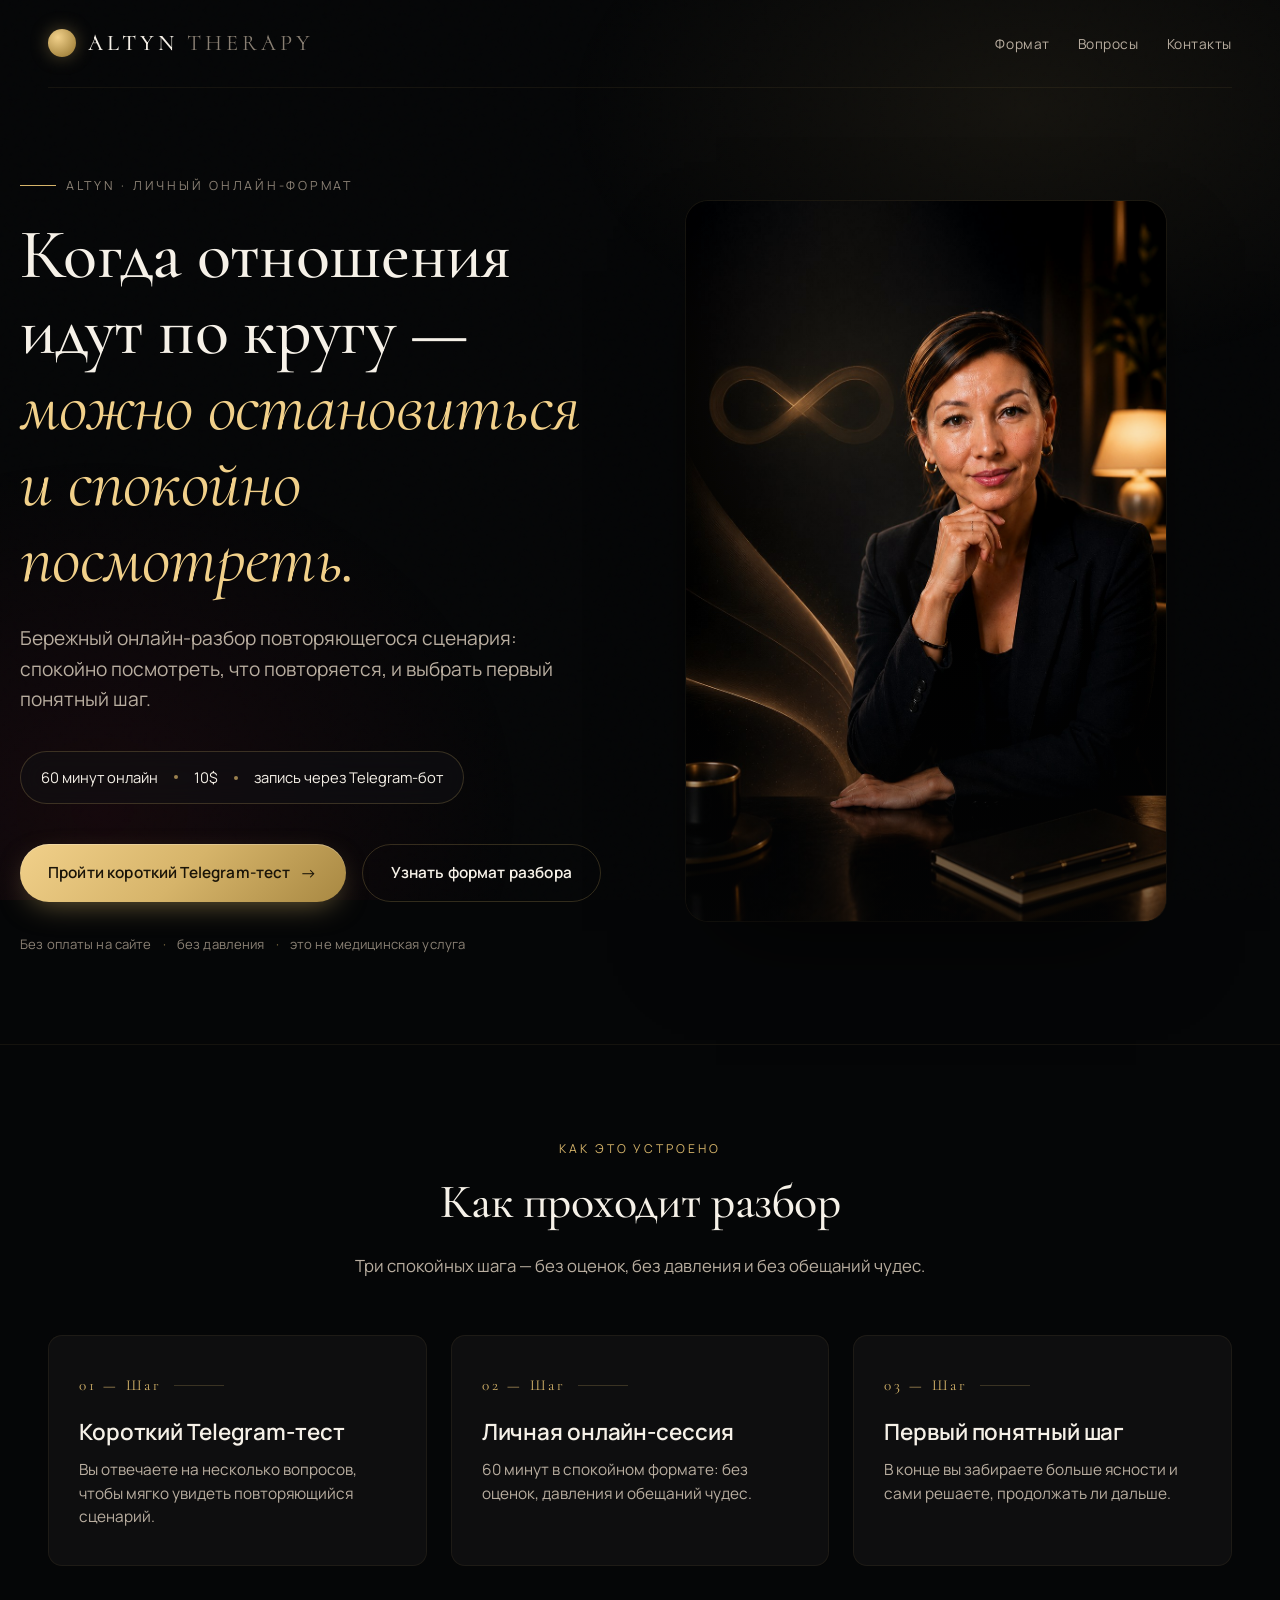
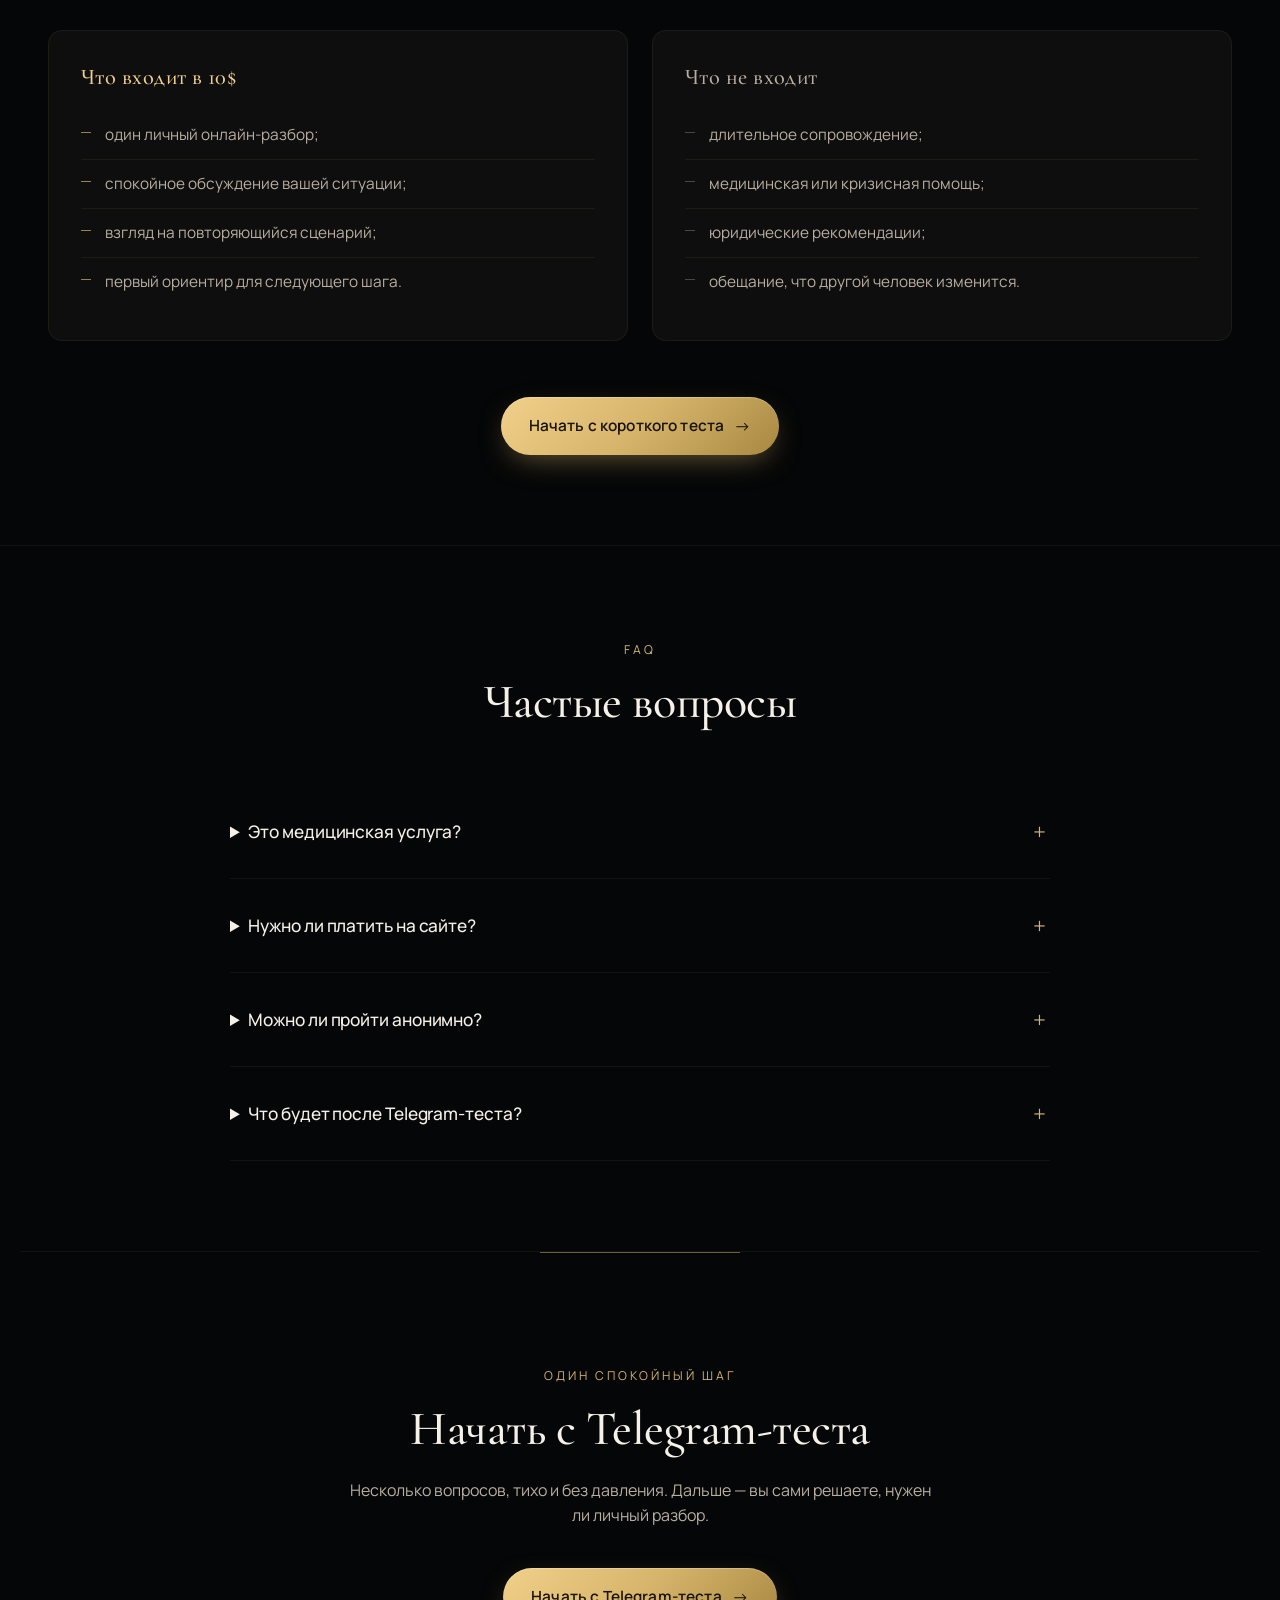
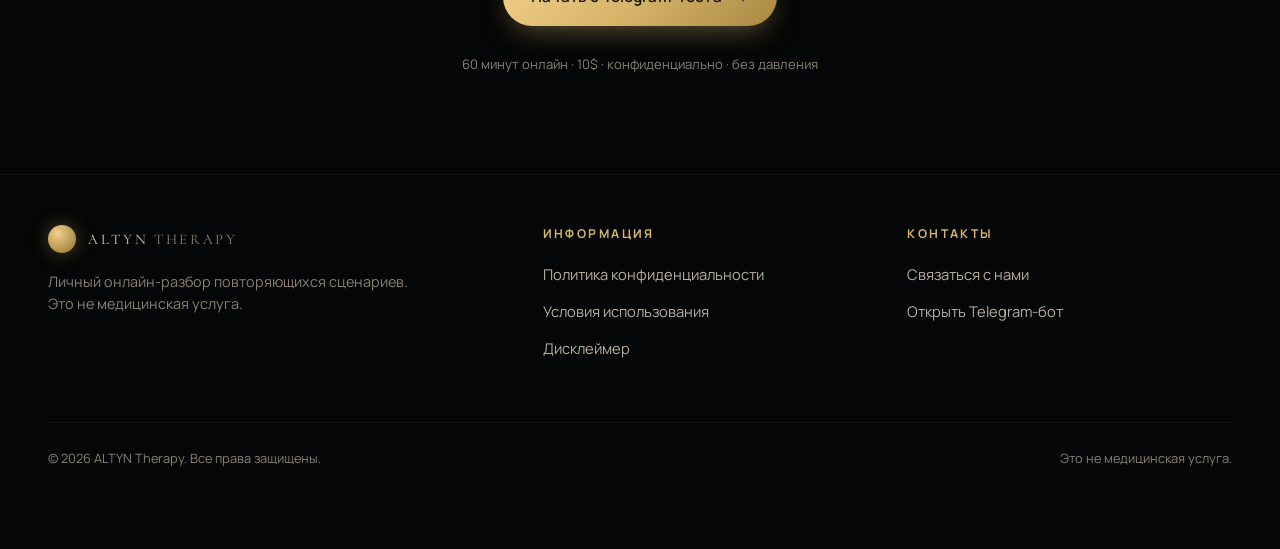
==== index.html @ 1847d1ac "feat: initial Meta-safe microsite (premium dark-gold, Telegram bridge, CF Pages Functions)" ====
<!doctype html>
<html lang="ru">
  <head>
    <meta charset="utf-8" />
    <meta name="viewport" content="width=device-width, initial-scale=1, viewport-fit=cover" />
    <meta name="theme-color" content="#050607" />

    <title>ALTYN Therapy — личный онлайн-разбор сценария</title>
    <meta name="description" content="Бережный онлайн-разбор повторяющегося сценария. 60 минут, 10$, запись через Telegram-бот. Это не медицинская услуга." />
    <link rel="canonical" href="https://altyn-meta-new.pages.dev/" />

    <meta property="og:type" content="website" />
    <meta property="og:url" content="https://altyn-meta-new.pages.dev/" />
    <meta property="og:site_name" content="ALTYN Therapy" />
    <meta property="og:title" content="ALTYN Therapy — личный онлайн-разбор" />
    <meta property="og:description" content="Бережный разбор повторяющегося сценария: 60 минут онлайн, запись через Telegram-бот." />
    <meta property="og:image" content="https://altyn-meta-new.pages.dev/og-image.jpg" />
    <meta property="og:image:width" content="1200" />
    <meta property="og:image:height" content="630" />
    <meta property="og:locale" content="ru_RU" />

    <meta name="twitter:card" content="summary_large_image" />
    <meta name="twitter:title" content="ALTYN Therapy — личный онлайн-разбор" />
    <meta name="twitter:description" content="Бережный разбор повторяющегося сценария: 60 минут онлайн, запись через Telegram-бот." />
    <meta name="twitter:image" content="https://altyn-meta-new.pages.dev/og-image.jpg" />

    <meta name="robots" content="index,follow,max-image-preview:large" />

    <link rel="icon" type="image/svg+xml" href="/favicon.svg" />
    <link rel="preload" as="image" href="/img/altyn-hero.jpg" fetchpriority="high" />

    <link rel="preconnect" href="https://fonts.googleapis.com" />
    <link rel="preconnect" href="https://fonts.gstatic.com" crossorigin />
    <link rel="preload" as="style" href="https://fonts.googleapis.com/css2?family=Cormorant+Garamond:ital,wght@0,400;0,500;1,400&family=Manrope:wght@400;500;600;700&display=swap" />
    <link href="https://fonts.googleapis.com/css2?family=Cormorant+Garamond:ital,wght@0,400;0,500;1,400&family=Manrope:wght@400;500;600;700&display=swap" rel="stylesheet" />
    <link rel="stylesheet" href="/css/styles.css" />

    <script type="application/ld+json">
    {
      "@context": "https://schema.org",
      "@graph": [
        {
          "@type": "Organization",
          "@id": "https://altyn-meta-new.pages.dev/#org",
          "name": "ALTYN",
          "url": "https://altyn-meta-new.pages.dev/",
          "logo": "https://altyn-meta-new.pages.dev/og-image.jpg",
          "description": "Личный онлайн-разбор повторяющегося сценария в отношениях."
        },
        {
          "@type": "WebSite",
          "@id": "https://altyn-meta-new.pages.dev/#site",
          "url": "https://altyn-meta-new.pages.dev/",
          "name": "ALTYN",
          "inLanguage": "ru",
          "publisher": { "@id": "https://altyn-meta-new.pages.dev/#org" }
        },
        {
          "@type": "FAQPage",
          "mainEntity": [
            {
              "@type": "Question",
              "name": "Это медицинская услуга?",
              "acceptedAnswer": { "@type": "Answer", "text": "Нет. Это личный разбор повторяющегося сценария в отношениях. Он не заменяет обращение к врачу или профильному специалисту." }
            },
            {
              "@type": "Question",
              "name": "Нужно ли платить на сайте?",
              "acceptedAnswer": { "@type": "Answer", "text": "Нет. На сайте нет автоматической оплаты. Время и формат согласуются через Telegram-бот." }
            },
            {
              "@type": "Question",
              "name": "Можно ли пройти анонимно?",
              "acceptedAnswer": { "@type": "Answer", "text": "Да. Можно использовать имя в Telegram или удобное вам имя." }
            },
            {
              "@type": "Question",
              "name": "Что будет после Telegram-теста?",
              "acceptedAnswer": { "@type": "Answer", "text": "Вы увидите направление сценария и сможете оставить заявку на личный разбор." }
            }
          ]
        }
      ]
    }
    </script>

    <!-- Meta Pixel -->
    <script>
      !function(f,b,e,v,n,t,s){if(f.fbq)return;n=f.fbq=function(){n.callMethod?
      n.callMethod.apply(n,arguments):n.queue.push(arguments)};if(!f._fbq)f._fbq=n;
      n.push=n;n.loaded=!0;n.version='2.0';n.queue=[];t=b.createElement(e);t.async=!0;
      t.src=v;s=b.getElementsByTagName(e)[0];s.parentNode.insertBefore(t,s)}(window,
      document,'script','https://connect.facebook.net/en_US/fbevents.js');
      fbq('init', '2475663283169925');
      fbq('track', 'PageView');
      fbq('trackCustom', 'ViewContent', { content_name: 'home', content_category: 'microsite' });
    </script>
    <noscript><img height="1" width="1" style="display:none" alt="" src="https://www.facebook.com/tr?id=2475663283169925&ev=PageView&noscript=1"/></noscript>
  </head>
  <body data-testid="page-home">
    <div class="ambient" aria-hidden="true"></div>
    <div class="grain" aria-hidden="true"></div>

    <header class="container">
      <nav class="nav" aria-label="Главная навигация">
        <a href="/" class="brand" data-testid="brand-home">
          <span class="brand-mark" aria-hidden="true"></span>
          <span class="brand-name"><strong>ALTYN</strong> <span>Therapy</span></span>
        </a>
        <div class="nav-links">
          <a href="#format" data-testid="nav-format">Формат</a>
          <a href="#faq" data-testid="nav-faq">Вопросы</a>
          <a href="/contact/" data-testid="nav-contact">Контакты</a>
        </div>
      </nav>
    </header>

    <main>
      <!-- HERO -->
      <section class="container hero" id="hero" aria-labelledby="hero-h1">
        <div class="hero-text">
          <div class="hero-eyebrow">ALTYN · Личный онлайн-формат</div>
          <h1 id="hero-h1">Когда отношения<br/>идут по кругу — <em>можно остановиться<br/>и спокойно посмотреть.</em></h1>
          <p class="hero-sub">Бережный онлайн-разбор повторяющегося сценария: спокойно посмотреть, что повторяется, и выбрать первый понятный шаг.</p>

          <div class="offer-line" data-testid="offer-line">
            <span>60 минут онлайн</span>
            <span class="dot" aria-hidden="true"></span>
            <span>10$</span>
            <span class="dot" aria-hidden="true"></span>
            <span>запись через Telegram-бот</span>
          </div>

          <div class="cta-row">
            <a href="/go/telegram?cta=hero" class="btn btn-primary" data-testid="hero-cta-primary" data-cta="hero">
              Пройти короткий Telegram-тест
            </a>
            <a href="#format" class="btn btn-ghost" data-testid="hero-cta-secondary">
              Узнать формат разбора
            </a>
          </div>

          <div class="hero-disclaimer" data-testid="hero-disclaimer">
            Без оплаты на сайте <span class="dot">·</span> без давления <span class="dot">·</span> это не медицинская услуга
          </div>
        </div>

        <div class="hero-visual" aria-hidden="false">
          <img src="/img/altyn-hero.jpg" alt="Алтын" width="1023" height="1537" loading="eager" fetchpriority="high" />
        </div>
      </section>

      <!-- FORMAT -->
      <section class="section" id="format" aria-labelledby="format-h2">
        <div class="container">
          <div class="section-head">
            <div class="section-eyebrow">Как это устроено</div>
            <h2 id="format-h2">Как проходит разбор</h2>
            <p>Три спокойных шага — без оценок, без давления и без обещаний чудес.</p>
          </div>

          <div class="cards">
            <article class="card" data-testid="card-step-1">
              <div class="card-num">01 — Шаг</div>
              <h3>Короткий Telegram-тест</h3>
              <p>Вы отвечаете на несколько вопросов, чтобы мягко увидеть повторяющийся сценарий.</p>
            </article>
            <article class="card" data-testid="card-step-2">
              <div class="card-num">02 — Шаг</div>
              <h3>Личная онлайн-сессия</h3>
              <p>60 минут в спокойном формате: без оценок, давления и обещаний чудес.</p>
            </article>
            <article class="card" data-testid="card-step-3">
              <div class="card-num">03 — Шаг</div>
              <h3>Первый понятный шаг</h3>
              <p>В конце вы забираете больше ясности и сами решаете, продолжать ли дальше.</p>
            </article>
          </div>

          <div class="duo">
            <div class="panel in" data-testid="panel-includes">
              <h3>Что входит в 10$</h3>
              <ul class="list">
                <li>один личный онлайн-разбор;</li>
                <li>спокойное обсуждение вашей ситуации;</li>
                <li>взгляд на повторяющийся сценарий;</li>
                <li>первый ориентир для следующего шага.</li>
              </ul>
            </div>
            <div class="panel out" data-testid="panel-excludes">
              <h3>Что не входит</h3>
              <ul class="list">
                <li>длительное сопровождение;</li>
                <li>медицинская или кризисная помощь;</li>
                <li>юридические рекомендации;</li>
                <li>обещание, что другой человек изменится.</li>
              </ul>
            </div>
          </div>

          <div style="text-align:center; margin-top:56px;">
            <a href="/go/telegram?cta=format" class="btn btn-primary" data-testid="format-cta" data-cta="format">
              Начать с короткого теста
            </a>
          </div>
        </div>
      </section>

      <!-- FAQ -->
      <section class="section" id="faq" aria-labelledby="faq-h2">
        <div class="container">
          <div class="section-head">
            <div class="section-eyebrow">FAQ</div>
            <h2 id="faq-h2">Частые вопросы</h2>
          </div>

          <div class="faq" data-testid="faq-block">
            <details class="faq-item" data-testid="faq-item-1">
              <summary class="faq-q">Это медицинская услуга?</summary>
              <p class="faq-a">Нет. Это личный разбор повторяющегося сценария в отношениях. Он не заменяет обращение к врачу или профильному специалисту.</p>
            </details>
            <details class="faq-item" data-testid="faq-item-2">
              <summary class="faq-q">Нужно ли платить на сайте?</summary>
              <p class="faq-a">Нет. На сайте нет автоматической оплаты. Время и формат согласуются через Telegram-бот.</p>
            </details>
            <details class="faq-item" data-testid="faq-item-3">
              <summary class="faq-q">Можно ли пройти анонимно?</summary>
              <p class="faq-a">Да. Можно использовать имя в Telegram или удобное вам имя.</p>
            </details>
            <details class="faq-item" data-testid="faq-item-4">
              <summary class="faq-q">Что будет после Telegram-теста?</summary>
              <p class="faq-a">Вы увидите направление сценария и сможете оставить заявку на личный разбор.</p>
            </details>
          </div>
        </div>
      </section>

      <!-- FINAL CTA -->
      <section class="final container" aria-labelledby="final-h2">
        <div class="section-eyebrow" style="color: var(--gold);">Один спокойный шаг</div>
        <h2 id="final-h2">Начать с Telegram-теста</h2>
        <p>Несколько вопросов, тихо и без давления. Дальше — вы сами решаете, нужен ли личный разбор.</p>
        <a href="/go/telegram?cta=final" class="btn btn-primary" data-testid="final-cta" data-cta="final">
          Начать с Telegram-теста
        </a>
        <div class="micro">60 минут онлайн · 10$ · конфиденциально · без давления</div>
      </section>
    </main>

    <footer class="foot">
      <div class="container">
        <div class="foot-grid">
          <div class="foot-brand">
            <a href="/" class="brand">
              <span class="brand-mark" aria-hidden="true"></span>
              <span class="brand-name"><strong>ALTYN</strong> <span>Therapy</span></span>
            </a>
            <p>Личный онлайн-разбор повторяющихся сценариев. Это не медицинская услуга.</p>
          </div>
          <div>
            <h4>Информация</h4>
            <ul>
              <li><a href="/privacy/" data-testid="footer-privacy">Политика конфиденциальности</a></li>
              <li><a href="/terms/" data-testid="footer-terms">Условия использования</a></li>
              <li><a href="/disclaimer/" data-testid="footer-disclaimer">Дисклеймер</a></li>
            </ul>
          </div>
          <div>
            <h4>Контакты</h4>
            <ul>
              <li><a href="/contact/" data-testid="footer-contact">Связаться с нами</a></li>
              <li><a href="/go/telegram?cta=footer" data-cta="footer" data-testid="footer-telegram">Открыть Telegram-бот</a></li>
            </ul>
          </div>
        </div>
        <div class="foot-bottom">
          <span>© <span id="year">2026</span> ALTYN Therapy. Все права защищены.</span>
          <span>Это не медицинская услуга.</span>
        </div>
      </div>
    </footer>

    <script src="/js/main.js" defer></script>
  </body>
</html>
---- css/styles.css ----
/* ============================================================
   ALTYN Therapy — Meta-safe microsite
   Premium dark-gold aesthetic. No external runtime, system-fast.
   ============================================================ */

:root {
  --bg-main: #050607;
  --bg-soft: #0c0d0f;
  --bg-card: rgba(18, 18, 20, 0.74);
  --bg-card-solid: #111114;
  --gold: #d6b46a;
  --gold-soft: #f1d08a;
  --gold-deep: #a88842;
  --burgundy: #5a1424;
  --rose: #b96c6c;
  --text-main: #f6f1e8;
  --text-muted: #b9aea0;
  --text-dim: #8a8074;
  --line-soft: rgba(214, 180, 106, 0.22);
  --line-faint: rgba(214, 180, 106, 0.08);

  --font-display: 'Cormorant Garamond', 'EB Garamond', Georgia, 'Times New Roman', serif;
  --font-body: 'Manrope', -apple-system, BlinkMacSystemFont, 'Segoe UI', system-ui, sans-serif;

  --radius-sm: 6px;
  --radius-md: 14px;
  --radius-lg: 22px;
}

*, *::before, *::after { box-sizing: border-box; }

html { -webkit-text-size-adjust: 100%; scroll-behavior: smooth; }

body {
  margin: 0;
  background: var(--bg-main);
  color: var(--text-main);
  font-family: var(--font-body);
  font-size: 16px;
  line-height: 1.55;
  -webkit-font-smoothing: antialiased;
  -moz-osx-font-smoothing: grayscale;
  text-rendering: optimizeLegibility;
  overflow-x: hidden;
  font-feature-settings: 'ss01', 'cv01';
}

::selection { background: rgba(214, 180, 106, 0.35); color: #fff; }

a { color: var(--gold-soft); text-decoration: none; transition: color .2s ease; }
a:hover { color: var(--gold); }

img { max-width: 100%; height: auto; display: block; }

p { margin: 0 0 1em; color: var(--text-muted); }

h1, h2, h3 {
  font-family: var(--font-display);
  font-weight: 500;
  color: var(--text-main);
  letter-spacing: -0.01em;
  line-height: 1.08;
  margin: 0 0 0.5em;
}

h1 { font-size: clamp(2.4rem, 6vw, 4.4rem); font-weight: 500; }
h2 { font-size: clamp(1.9rem, 4vw, 3rem); font-weight: 500; }
h3 { font-size: clamp(1.15rem, 2vw, 1.4rem); font-weight: 600; font-family: var(--font-body); letter-spacing: -0.005em; }

/* Layout container */
.container { width: 100%; max-width: 1240px; margin: 0 auto; padding: 0 28px; }
@media (max-width: 640px) { .container { padding: 0 20px; } }

/* Ambient background light */
.ambient {
  position: fixed; inset: 0; pointer-events: none; z-index: 0;
  background:
    radial-gradient(ellipse 60% 50% at 80% 12%, rgba(214, 180, 106, 0.08), transparent 60%),
    radial-gradient(ellipse 50% 60% at 8% 90%, rgba(90, 20, 36, 0.18), transparent 65%);
}

.grain {
  position: fixed; inset: 0; pointer-events: none; z-index: 1; opacity: 0.04;
  background-image: url("data:image/svg+xml,%3Csvg viewBox='0 0 200 200' xmlns='http://www.w3.org/2000/svg'%3E%3Cfilter id='n'%3E%3CfeTurbulence type='fractalNoise' baseFrequency='0.9' numOctaves='2' stitchTiles='stitch'/%3E%3C/filter%3E%3Crect width='100%25' height='100%25' filter='url(%23n)'/%3E%3C/svg%3E");
  mix-blend-mode: overlay;
}

main, header, footer, section { position: relative; z-index: 2; }

/* ============== TOP NAV ============== */
.nav {
  display: flex; align-items: center; justify-content: space-between;
  padding: 26px 0;
  border-bottom: 1px solid var(--line-faint);
}
.brand {
  display: inline-flex; align-items: center; gap: 12px;
  font-family: var(--font-display); font-size: 1.4rem; letter-spacing: 0.18em;
  color: var(--text-main); text-transform: uppercase;
}
.brand-mark {
  width: 28px; height: 28px; border-radius: 50%;
  background: radial-gradient(circle at 35% 30%, var(--gold-soft), var(--gold-deep) 75%);
  box-shadow: 0 0 18px rgba(214, 180, 106, 0.35);
}
.brand-name strong { font-weight: 500; }
.brand-name span { color: var(--text-dim); font-weight: 400; }
.nav-links { display: flex; gap: 28px; }
.nav-links a {
  font-size: 0.86rem; color: var(--text-muted); letter-spacing: 0.04em;
}
.nav-links a:hover { color: var(--gold-soft); }
@media (max-width: 720px) { .nav-links { display: none; } }

/* ============== HERO ============== */
.hero {
  display: grid; grid-template-columns: 1.05fr 1fr; gap: 64px; align-items: center;
  padding: 80px 0 90px;
  min-height: 78vh;
}
.hero-eyebrow {
  display: inline-flex; align-items: center; gap: 10px;
  font-size: 0.78rem; letter-spacing: 0.22em; text-transform: uppercase;
  color: var(--text-dim);
  margin-bottom: 22px;
}
.hero-eyebrow::before {
  content: ''; width: 36px; height: 1px; background: var(--gold);
}

.hero h1 { color: var(--text-main); margin-bottom: 26px; }
.hero h1 em {
  font-style: italic; color: var(--gold-soft); font-weight: 400;
}

.hero-sub {
  font-size: clamp(1.05rem, 1.5vw, 1.2rem);
  color: var(--text-muted); max-width: 540px; line-height: 1.6; margin-bottom: 36px;
}

.offer-line {
  display: inline-flex; gap: 16px; align-items: center; flex-wrap: wrap;
  padding: 14px 20px; border: 1px solid var(--line-soft);
  border-radius: 999px; background: rgba(18, 18, 20, 0.55);
  backdrop-filter: blur(12px); -webkit-backdrop-filter: blur(12px);
  font-size: 0.92rem; color: var(--text-main); margin-bottom: 40px;
}
.offer-line .dot { width: 4px; height: 4px; border-radius: 50%; background: var(--gold); opacity: 0.7; }

.cta-row { display: flex; flex-wrap: wrap; gap: 16px; align-items: center; }

.btn {
  display: inline-flex; align-items: center; justify-content: center; gap: 10px;
  padding: 16px 28px; border-radius: 999px;
  font-family: var(--font-body); font-size: 0.96rem; font-weight: 600;
  letter-spacing: 0.01em; text-decoration: none;
  cursor: pointer; border: none;
  transition: transform .25s ease, box-shadow .25s ease, background .25s ease, color .25s ease;
  position: relative;
}

.btn-primary {
  color: #1a1408;
  background: linear-gradient(135deg, var(--gold-soft) 0%, var(--gold) 50%, var(--gold-deep) 100%);
  box-shadow: 0 10px 30px -10px rgba(214, 180, 106, 0.55), inset 0 1px 0 rgba(255, 255, 255, 0.25);
}
.btn-primary:hover {
  transform: translateY(-1px);
  box-shadow: 0 16px 38px -12px rgba(214, 180, 106, 0.7), inset 0 1px 0 rgba(255, 255, 255, 0.3);
  color: #0a0805;
}
.btn-primary::after {
  content: '→'; font-size: 1.05rem; font-weight: 400; transition: transform .25s ease;
}
.btn-primary:hover::after { transform: translateX(3px); }

.btn-ghost {
  color: var(--text-main); background: transparent;
  border: 1px solid var(--line-soft);
}
.btn-ghost:hover { border-color: var(--gold); color: var(--gold-soft); }

.hero-disclaimer {
  margin-top: 32px;
  font-size: 0.82rem; color: var(--text-dim); letter-spacing: 0.01em; line-height: 1.55;
}
.hero-disclaimer .dot { color: var(--gold); margin: 0 8px; opacity: 0.6; }

.hero-visual {
  position: relative;
  border-radius: var(--radius-lg);
  overflow: hidden;
  aspect-ratio: 1023 / 1537;
  max-height: 720px;
  box-shadow: 0 40px 90px -30px rgba(0, 0, 0, 0.7), 0 0 0 1px var(--line-faint);
}
.hero-visual img {
  width: 100%; height: 100%; object-fit: cover; object-position: 60% center;
  filter: contrast(1.02) brightness(0.98);
}
.hero-visual::after {
  content: ''; position: absolute; inset: 0;
  background: linear-gradient(180deg, transparent 55%, rgba(5,6,7,0.55) 100%);
  pointer-events: none;
}
.hero-visual::before {
  content: ''; position: absolute; inset: 0;
  background: radial-gradient(ellipse 70% 60% at 30% 30%, rgba(214,180,106,0.08), transparent 60%);
  z-index: 1; pointer-events: none;
}

@media (max-width: 960px) {
  .hero { grid-template-columns: 1fr; gap: 48px; padding: 48px 0 70px; min-height: auto; }
  .hero-visual { order: -1; max-height: 520px; aspect-ratio: 4/5; }
}

/* ============== SECTION HEADER ============== */
.section { padding: 90px 0; border-top: 1px solid var(--line-faint); }
.section-head { max-width: 720px; margin: 0 auto 56px; text-align: center; }
.section-eyebrow {
  display: inline-block;
  font-size: 0.76rem; letter-spacing: 0.24em; text-transform: uppercase;
  color: var(--gold); margin-bottom: 18px;
}
.section-head p { font-size: 1.05rem; color: var(--text-muted); }

/* ============== FORMAT CARDS ============== */
.cards { display: grid; grid-template-columns: repeat(3, 1fr); gap: 24px; }
@media (max-width: 860px) { .cards { grid-template-columns: 1fr; } }

.card {
  background: var(--bg-card); backdrop-filter: blur(16px); -webkit-backdrop-filter: blur(16px);
  border: 1px solid var(--line-faint); border-radius: var(--radius-md);
  padding: 36px 30px; position: relative; transition: border-color .3s ease, transform .3s ease;
}
.card:hover { border-color: var(--line-soft); transform: translateY(-2px); }
.card-num {
  font-family: var(--font-display); font-size: 0.95rem;
  color: var(--gold); letter-spacing: 0.18em;
  margin-bottom: 22px;
  display: inline-flex; align-items: center; gap: 12px;
}
.card-num::after { content: ''; flex: 1; height: 1px; background: var(--line-soft); width: 50px; }
.card h3 { margin-bottom: 14px; color: var(--text-main); }
.card p { color: var(--text-muted); font-size: 0.96rem; margin: 0; }

/* ============== INCLUDES / EXCLUDES ============== */
.duo {
  display: grid; grid-template-columns: 1fr 1fr; gap: 24px; margin-top: 64px;
}
@media (max-width: 860px) { .duo { grid-template-columns: 1fr; } }

.panel {
  background: var(--bg-card); border: 1px solid var(--line-faint);
  border-radius: var(--radius-md); padding: 34px 32px;
  backdrop-filter: blur(14px); -webkit-backdrop-filter: blur(14px);
}
.panel h3 {
  font-family: var(--font-display); font-size: 1.4rem; font-weight: 500;
  letter-spacing: 0.02em; margin-bottom: 22px;
}
.panel.in h3 { color: var(--gold-soft); }
.panel.out h3 { color: var(--text-muted); }

.list { list-style: none; padding: 0; margin: 0; }
.list li {
  padding: 12px 0 12px 24px; position: relative;
  color: var(--text-muted); font-size: 0.96rem;
  border-bottom: 1px solid var(--line-faint);
}
.list li:last-child { border-bottom: none; }
.list li::before {
  content: ''; position: absolute; left: 0; top: 21px;
  width: 10px; height: 1px; background: var(--gold); opacity: 0.7;
}
.panel.out .list li::before { background: var(--text-dim); opacity: 0.5; }

/* ============== FAQ ============== */
.faq { max-width: 820px; margin: 0 auto; }
.faq-item {
  border-bottom: 1px solid var(--line-faint);
  padding: 6px 0;
}
.faq-q {
  width: 100%; background: transparent; border: 0;
  padding: 28px 36px 28px 0; text-align: left;
  color: var(--text-main); font-family: var(--font-body);
  font-size: 1.08rem; font-weight: 500; line-height: 1.45;
  cursor: pointer; position: relative; letter-spacing: -0.005em;
}
.faq-q::after {
  content: '+'; position: absolute; right: 4px; top: 50%; transform: translateY(-50%);
  font-size: 1.4rem; color: var(--gold); font-weight: 300;
  transition: transform .3s ease;
}
.faq-item[open] .faq-q::after { transform: translateY(-50%) rotate(45deg); }
.faq-a {
  padding: 0 36px 28px 0; color: var(--text-muted); font-size: 0.98rem; line-height: 1.65;
  margin: 0;
}

/* ============== FINAL CTA ============== */
.final {
  text-align: center; padding: 110px 0 100px;
  border-top: 1px solid var(--line-faint);
  position: relative;
}
.final::before {
  content: ''; position: absolute; left: 50%; top: 0; transform: translateX(-50%);
  width: 200px; height: 1px; background: var(--gold); opacity: 0.5;
}
.final h2 { max-width: 720px; margin-left: auto; margin-right: auto; margin-bottom: 22px; }
.final p { color: var(--text-muted); max-width: 600px; margin: 0 auto 40px; }
.final .micro { margin-top: 28px; color: var(--text-dim); font-size: 0.82rem; }

/* ============== FOOTER ============== */
.foot {
  border-top: 1px solid var(--line-faint);
  padding: 50px 0 80px;
  color: var(--text-dim);
}
.foot-grid {
  display: grid; grid-template-columns: 1.4fr 1fr 1fr; gap: 40px;
}
@media (max-width: 760px) { .foot-grid { grid-template-columns: 1fr; gap: 36px; } }
.foot-brand .brand { margin-bottom: 18px; }
.foot-brand p { font-size: 0.9rem; color: var(--text-dim); max-width: 360px; }
.foot h4 {
  font-family: var(--font-body); font-size: 0.76rem; letter-spacing: 0.2em;
  text-transform: uppercase; color: var(--gold); margin: 0 0 18px;
}
.foot ul { list-style: none; padding: 0; margin: 0; }
.foot li { margin-bottom: 12px; }
.foot a { color: var(--text-muted); font-size: 0.92rem; }
.foot a:hover { color: var(--gold-soft); }
.foot-bottom {
  margin-top: 50px; padding-top: 26px; border-top: 1px solid var(--line-faint);
  font-size: 0.8rem; color: var(--text-dim);
  display: flex; justify-content: space-between; gap: 20px; flex-wrap: wrap;
}

/* ============== LEGAL PAGES ============== */
.legal {
  max-width: 760px; margin: 0 auto; padding: 80px 0 90px;
}
.legal h1 {
  font-size: clamp(2rem, 4.5vw, 3rem); margin-bottom: 14px;
}
.legal .updated {
  color: var(--text-dim); font-size: 0.84rem; letter-spacing: 0.06em;
  text-transform: uppercase; margin-bottom: 40px;
}
.legal h2 {
  font-size: 1.4rem; margin-top: 44px; margin-bottom: 16px; color: var(--gold-soft);
  font-family: var(--font-body); font-weight: 600; letter-spacing: -0.005em;
}
.legal p, .legal li { color: var(--text-muted); font-size: 1rem; line-height: 1.75; }
.legal ul { padding-left: 22px; }
.legal li { margin-bottom: 8px; }
.legal a { border-bottom: 1px solid var(--line-soft); }

.back-link {
  display: inline-flex; align-items: center; gap: 8px;
  color: var(--text-muted); font-size: 0.88rem; margin-bottom: 40px;
}
.back-link:hover { color: var(--gold-soft); }

/* ============== BRIDGE PAGE ============== */
.bridge {
  min-height: 100vh; display: flex; align-items: center; justify-content: center;
  padding: 40px 24px; text-align: center;
}
.bridge-inner { max-width: 540px; }
.bridge-mark {
  width: 64px; height: 64px; margin: 0 auto 30px;
  border-radius: 50%; position: relative;
  background: radial-gradient(circle at 35% 30%, var(--gold-soft), var(--gold-deep) 75%);
  box-shadow: 0 0 50px rgba(214, 180, 106, 0.4);
  animation: pulse 2s ease-in-out infinite;
}
@keyframes pulse {
  0%, 100% { transform: scale(1); box-shadow: 0 0 50px rgba(214, 180, 106, 0.4); }
  50% { transform: scale(1.05); box-shadow: 0 0 70px rgba(214, 180, 106, 0.6); }
}
.bridge h1 { font-size: clamp(1.8rem, 4vw, 2.4rem); margin-bottom: 18px; }
.bridge p { font-size: 1.02rem; color: var(--text-muted); margin-bottom: 32px; }
.bridge .copy-line {
  background: var(--bg-card); border: 1px solid var(--line-soft);
  border-radius: var(--radius-md); padding: 14px 18px;
  font-family: var(--font-body); font-size: 0.92rem; color: var(--text-main);
  margin: 28px auto; display: inline-block;
  letter-spacing: 0.01em;
}
.bridge-meta {
  margin-top: 30px; font-size: 0.78rem; color: var(--text-dim); letter-spacing: 0.05em;
}

/* Reduce motion */
@media (prefers-reduced-motion: reduce) {
  *, *::before, *::after { animation-duration: 0.01ms !important; transition: none !important; }
}
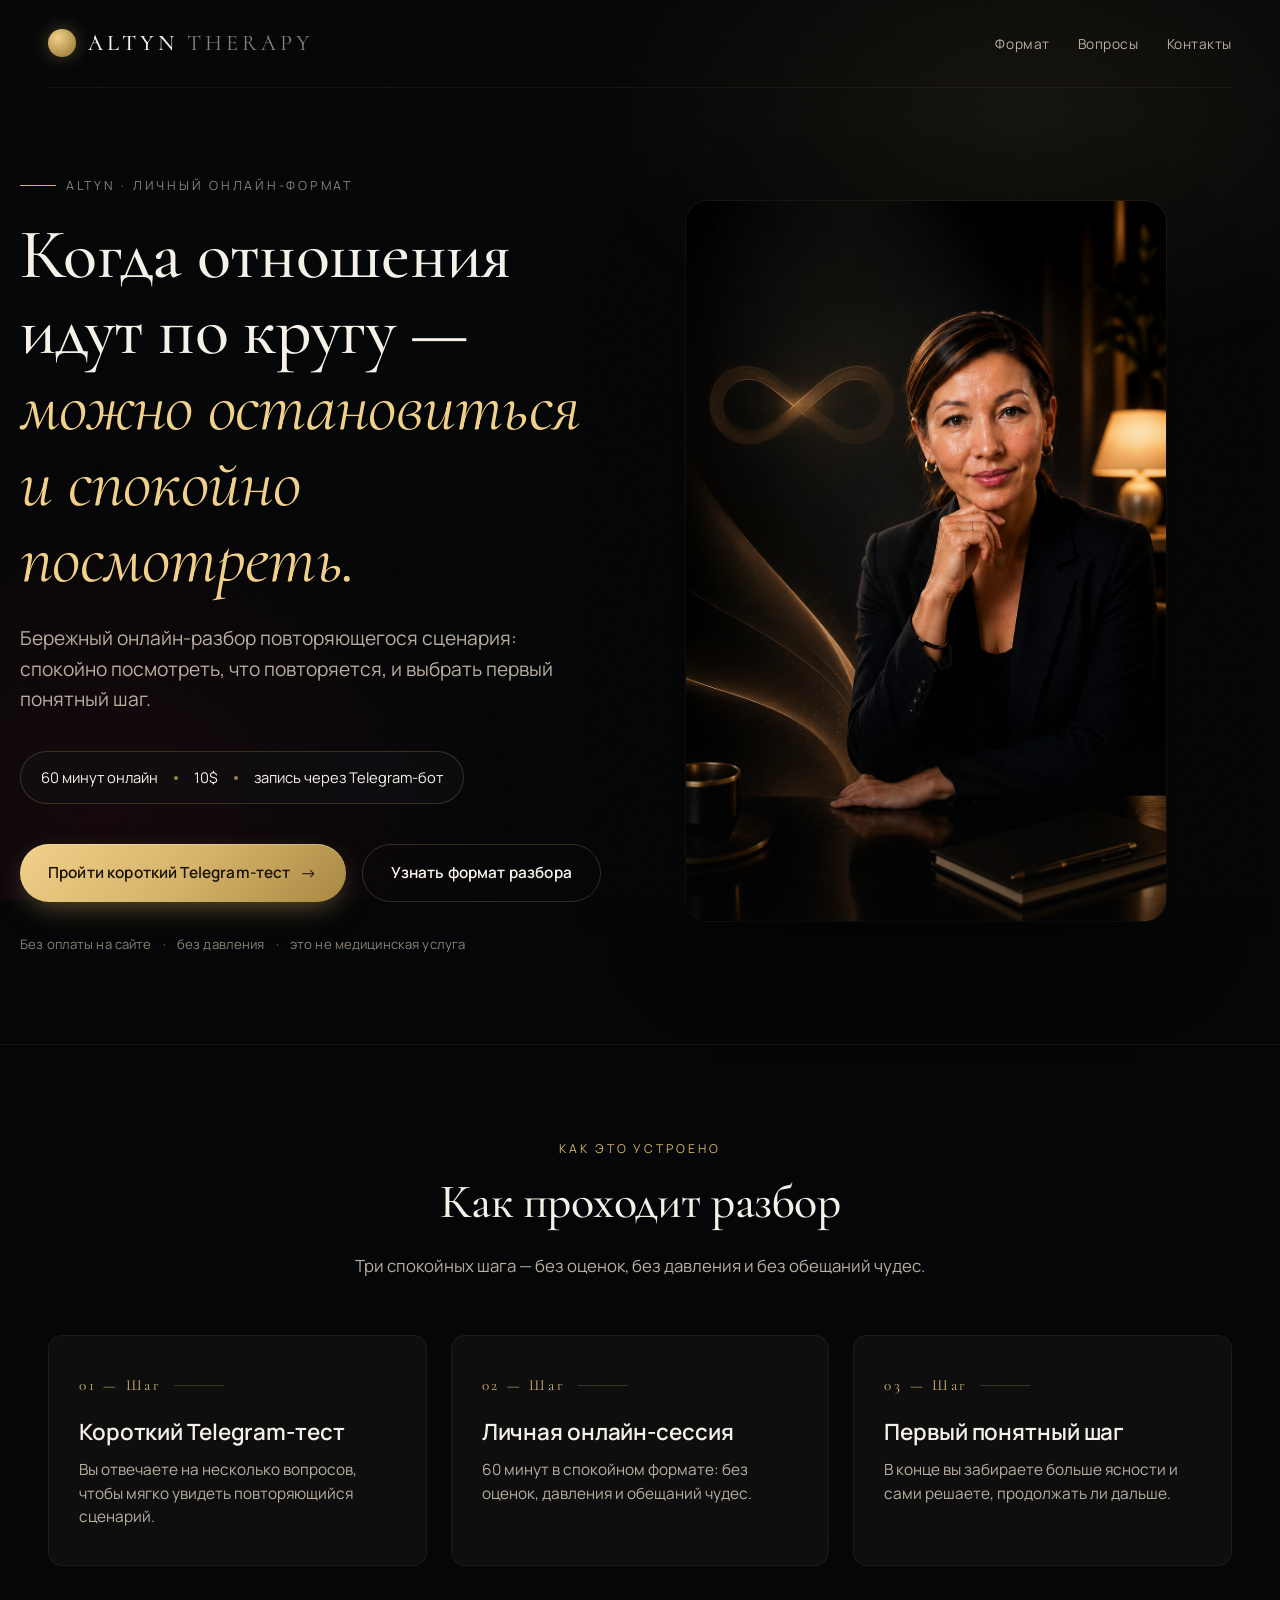
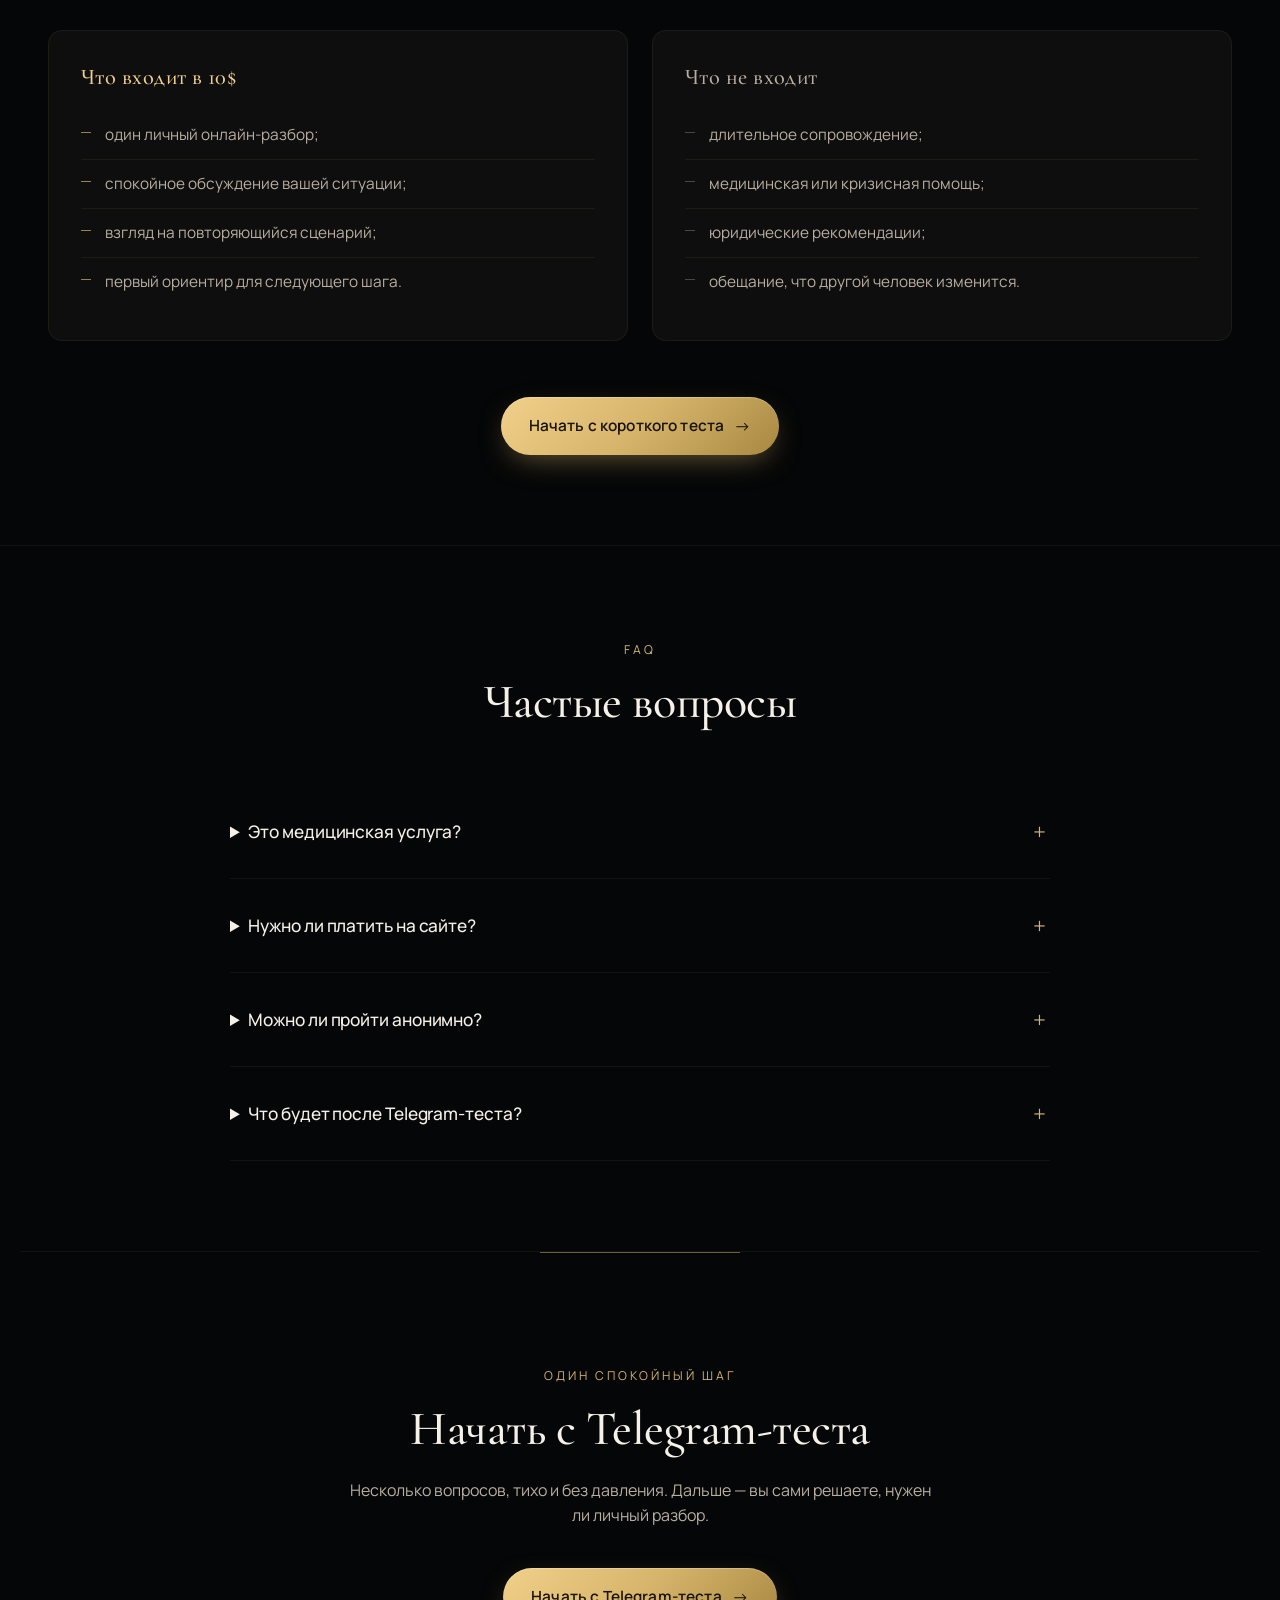
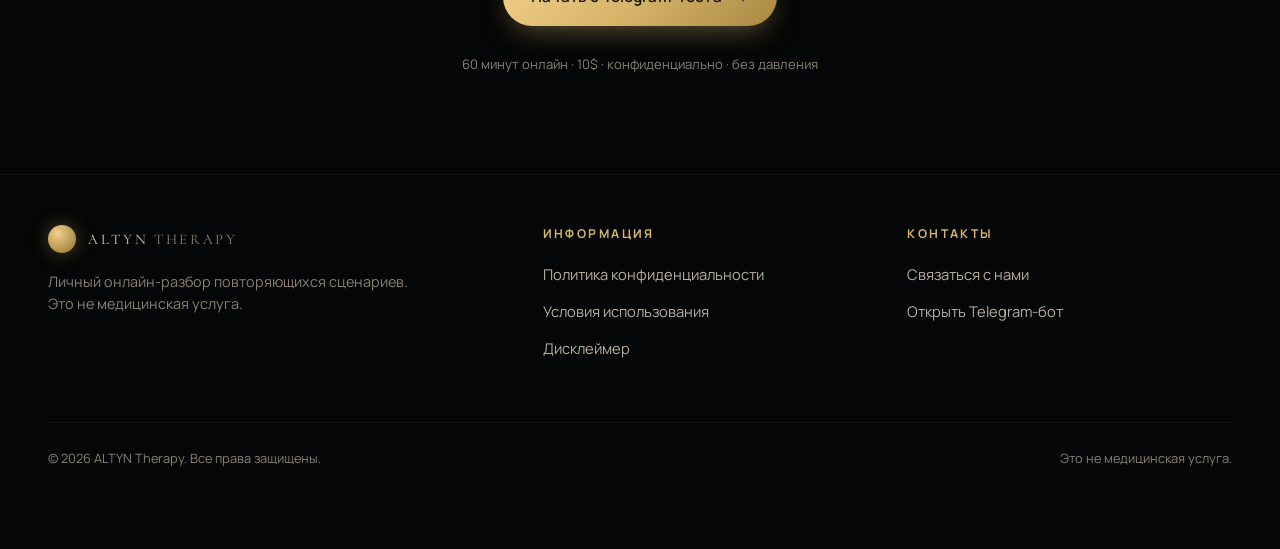
==== commit 8b8c1c7d: "fix(hero): mobile-first order — short hook, offer, CTA above the fold; smaller hero image" ====
--- a/index.html
+++ b/index.html
@@ -120,7 +120,10 @@
       <section class="container hero" id="hero" aria-labelledby="hero-h1">
         <div class="hero-text">
           <div class="hero-eyebrow">ALTYN · Личный онлайн-формат</div>
-          <h1 id="hero-h1">Когда отношения<br/>идут по кругу — <em>можно остановиться<br/>и спокойно посмотреть.</em></h1>
+          <h1 id="hero-h1">
+            <span class="h1-mobile">Отношения снова<br/>по кругу?</span>
+            <span class="h1-desktop">Когда отношения<br/>идут по кругу — <em>можно остановиться<br/>и спокойно посмотреть.</em></span>
+          </h1>
           <p class="hero-sub">Бережный онлайн-разбор повторяющегося сценария: спокойно посмотреть, что повторяется, и выбрать первый понятный шаг.</p>
 
           <div class="offer-line" data-testid="offer-line">
--- a/css/styles.css
+++ b/css/styles.css
@@ -214,6 +214,44 @@
   .hero-visual { order: -1; max-height: 520px; aspect-ratio: 4/5; }
 }
 
+/* ============== Mobile-first hero (≤768px) ============== */
+.h1-mobile { display: none; }
+.h1-desktop { display: inline; }
+
+@media (max-width: 768px) {
+  .nav { padding: 14px 0; }
+  .brand { font-size: 1.1rem; letter-spacing: 0.14em; }
+  .brand-mark { width: 22px; height: 22px; }
+
+  .hero { padding: 22px 0 56px; gap: 26px; }
+  /* text first, image after CTA */
+  .hero-text { order: 0; }
+  .hero-visual { order: 1; max-height: 42vh; aspect-ratio: 4 / 3; }
+  .hero-visual img { object-position: 60% 22%; }
+
+  .h1-mobile { display: block; }
+  .h1-desktop { display: none; }
+
+  .hero-eyebrow { margin-bottom: 14px; font-size: 0.72rem; letter-spacing: 0.18em; }
+  .hero h1 {
+    font-size: clamp(2rem, 9.5vw, 2.7rem);
+    line-height: 1.06;
+    margin-bottom: 16px;
+    letter-spacing: -0.015em;
+  }
+  .hero-sub { font-size: 0.98rem; line-height: 1.5; margin-bottom: 20px; max-width: 100%; }
+
+  .offer-line {
+    padding: 10px 14px; font-size: 0.82rem; gap: 8px;
+    margin-bottom: 22px; width: 100%; justify-content: center;
+  }
+
+  .cta-row { width: 100%; flex-direction: column; gap: 12px; align-items: stretch; }
+  .cta-row .btn { width: 100%; padding: 14px 22px; font-size: 0.94rem; }
+
+  .hero-disclaimer { margin-top: 16px; font-size: 0.78rem; text-align: center; }
+}
+
 /* ============== SECTION HEADER ============== */
 .section { padding: 90px 0; border-top: 1px solid var(--line-faint); }
 .section-head { max-width: 720px; margin: 0 auto 56px; text-align: center; }
